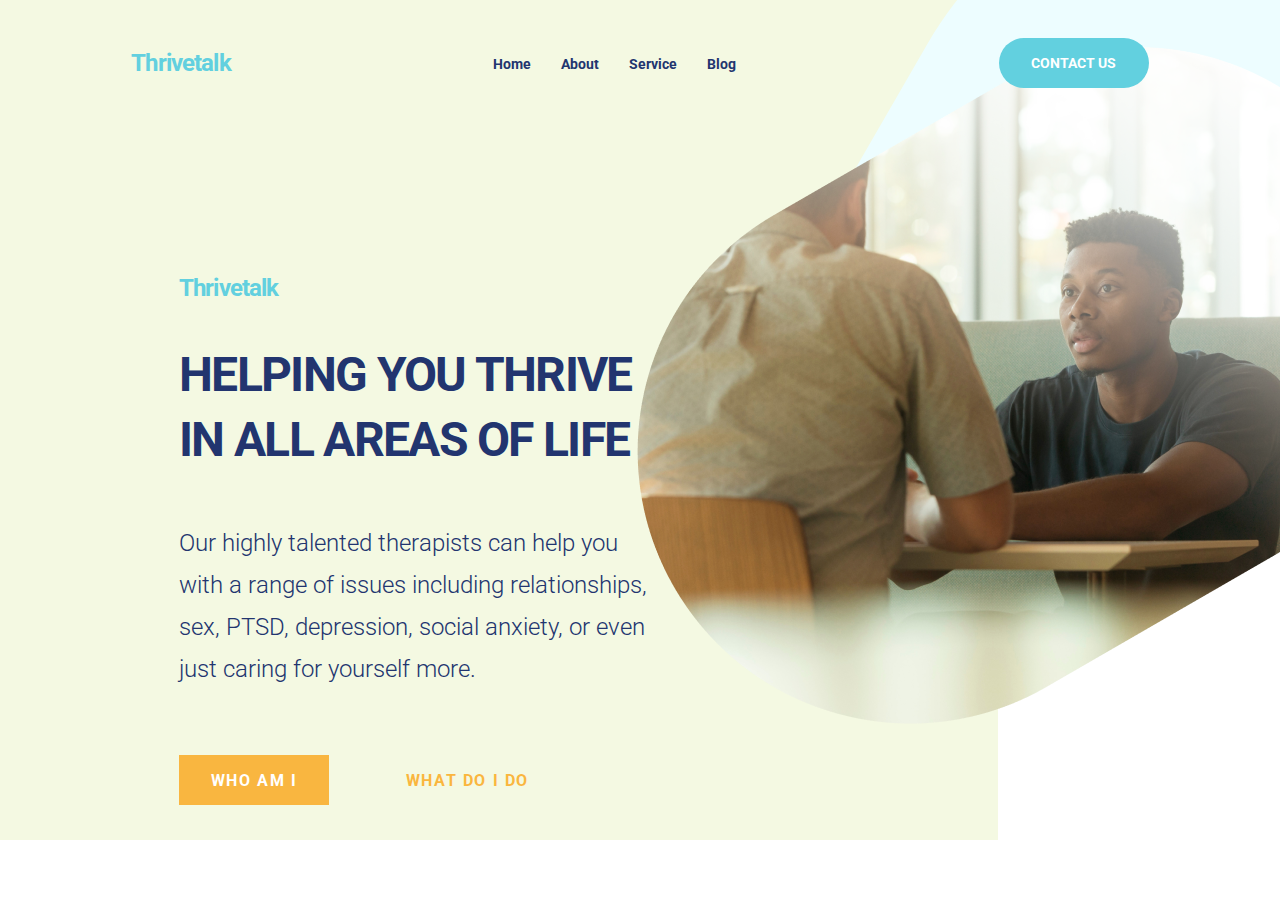
==== Meeting 2/index.html @ bd1b18d0 "meeting2" ====
<!DOCTYPE html>
<html lang="en">
<head>
    <meta charset="UTF-8">
    <meta http-equiv="X-UA-Compatible" content="IE=edge">
    <meta name="viewport" content="width=device-width, initial-scale=1.0">
    <title>Document</title>
    <link href="https://fonts.googleapis.com/css?family=Roboto:300,regular,500,700,900" rel="stylesheet" />
    <link rel="stylesheet" href="style.css">
</head>
<body>
    

<header class="header">
    <div class="header__head">
        <a href="#" class="header__logo">Thrivetalk</a>
        <ul>
            <li><a href="#">Home</a></li>
            <li><a href="#">About</a></li>
            <li><a href="#">Service</a></li>
            <li><a href="#">Blog</a></li>
        </ul>
        <a href="#" class="header__btn">CONTACT US</a>
    </div>
    <div class="header__main">
        <div class="header__main_text">Thrivetalk</div>
        <h1 class="header__main_title">HELPING YOU THRIVE IN ALL AREAS OF LIFE</h1>
        <div class="header__main_desc">Our highly talented therapists can help you with a range of issues including relationships, sex, PTSD, depression,
        social anxiety, or even just caring for yourself more.</div>
        <div class="header__main_btns">
            <a href="#" class="header__main_btns-orange">WHO AM I</a>
            <a href="#" class="header__main_btns-white">WHAT DO I DO</a>
        </div>
    </div>
    <div class="header__aside">
        <img src="Mask Group.png" alt="" class="header__aside_img">
    </div>
</header>



</body>
</html>
---- Meeting 2/style.css ----
:root {
  font-family: "Roboto", sans-serif;
  font-weight: 700;
}

body {
  margin: 0;
}

.header {
  background-color: #f4f9e2;
  min-height: 840px;
  position: relative;
  width: 100%;
  overflow: hidden;
}

.header__aside {
  position: absolute;
  top: 0;
  right: 0;
  height: 100%;
  width: 22%;
  background: #fff;
  z-index: 0;
}

.header__aside::before {
  content: "";
  position: absolute;
  top: 0;
  right: -160px;
  width: 249.2145%;
  box-sizing: content-box;
  padding-top: 168.1245%;
  height: 0;
  background: #edfdff;
  border-radius: 38%;
  transform: rotate(120deg);
  z-index: 1;
}

.header__aside_img {
  position: absolute;
  top: 0;
  right: 0;
  z-index: 2;
}

.header__head {
  margin-top: 38px;
  position: relative;
  display: flex;
  justify-content: space-around;
  align-items: center;
  z-index: 20;
}

.header__head ul {
  display: flex;
  padding: 0;
  margin: 0;
  list-style-type: none;
}

.header__head ul li:not(:first-child) {
  padding-left: 30px;
}

.header__head ul li a {
  font-size: 14px;
  line-height: 16px;
  text-decoration: none;
  color: #22356f;
}

.header__head ul li > a:hover,
a:focus {
  border-bottom: 1px solid #000;
  outline: none;
}

.header__logo {
  font-size: 24px;
  line-height: 27px;
  letter-spacing: -0.035em;
  color: #62d0df;
  text-decoration: none;
}

.header__btn {
  display: flex;
  justify-content: center;
  align-items: center;
  width: 150px;
  height: 50px;
  background: #62d0df;
  border-radius: 50px;
  text-decoration: none;
  font-size: 14px;
  line-height: 16px;
  color: #ffffff;
}

.header__main {
  margin-top: 187px;
  margin-left: 179px;
}

.header__main_text {
  font-size: 24px;
  line-height: 27px;
  letter-spacing: -0.035em;
  color: #62d0df;
}

.header__main_title {
  margin-top: 40px;
  font-size: 48px;
  line-height: 65px;
  letter-spacing: -0.035em;
  max-width: 484px;
  color: #22356f;
}

.header__main_desc {
  margin-top: 50px;
  font-weight: 300;
  max-width: 484px;
  font-size: 24px;
  line-height: 42px;
  color: #22356f;
}

.header__main_btns {
  margin-top: 65px;
  display: flex;
  width: 350px;
  align-items: center;
  justify-content: space-between;
}

.header__main_btns-orange {
  width: 150px;
  height: 50px;
  display: flex;
  background: #f9b640;
  text-decoration: none;
  justify-content: center;
  align-items: center;
  letter-spacing: 0.1em;
  color: #ffffff;
  font-size: 16px;
  line-height: 23px;
}

.header__main_btns-white {
  font-size: 16px;
  line-height: 23px;
  letter-spacing: 0.1em;
  color: #fab63e;
  text-decoration: none;
}
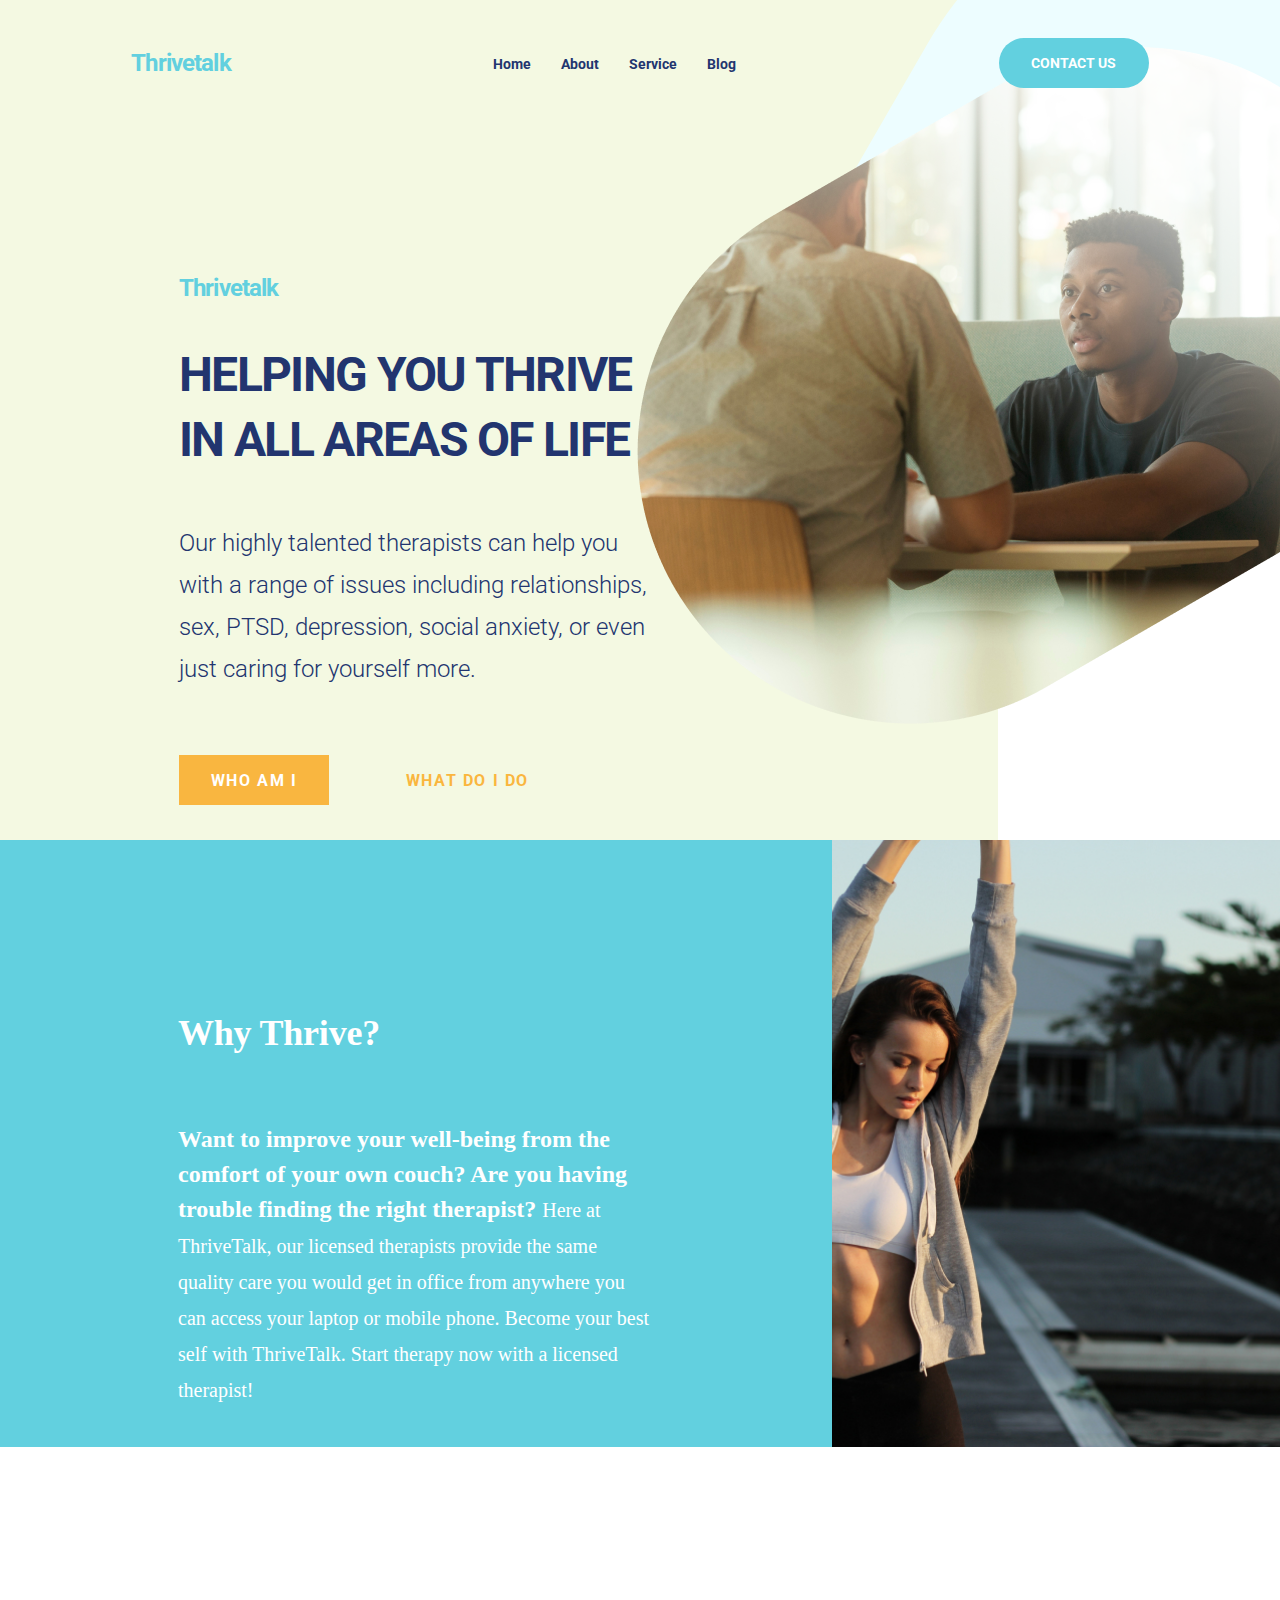
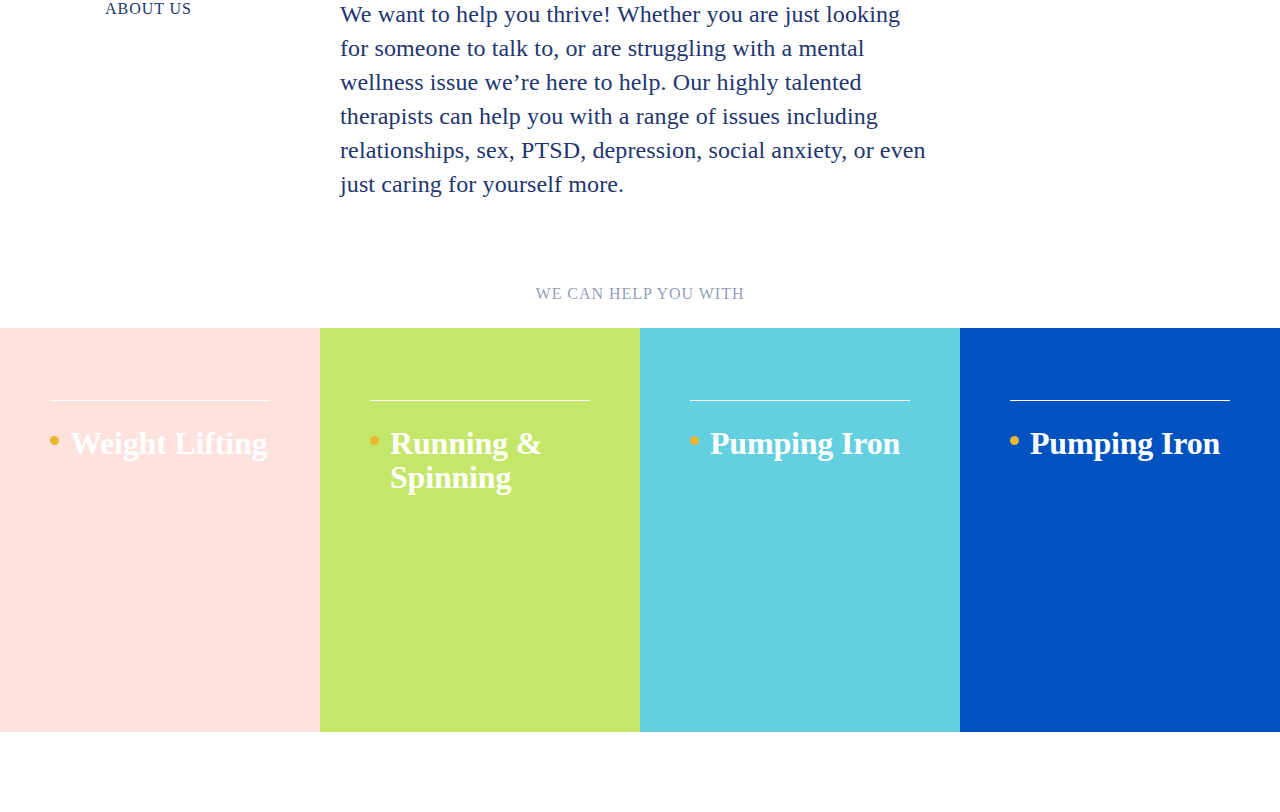
==== commit 3fac1962: "lesson 10" ====
--- a/Meeting 2/index.html
+++ b/Meeting 2/index.html
@@ -1,43 +1,94 @@
-<!DOCTYPE html>
-<html lang="en">
-<head>
-    <meta charset="UTF-8">
-    <meta http-equiv="X-UA-Compatible" content="IE=edge">
-    <meta name="viewport" content="width=device-width, initial-scale=1.0">
-    <title>Document</title>
-    <link href="https://fonts.googleapis.com/css?family=Roboto:300,regular,500,700,900" rel="stylesheet" />
-    <link rel="stylesheet" href="style.css">
-</head>
-<body>
-    
-
-<header class="header">
-    <div class="header__head">
-        <a href="#" class="header__logo">Thrivetalk</a>
-        <ul>
-            <li><a href="#">Home</a></li>
-            <li><a href="#">About</a></li>
-            <li><a href="#">Service</a></li>
-            <li><a href="#">Blog</a></li>
-        </ul>
-        <a href="#" class="header__btn">CONTACT US</a>
-    </div>
-    <div class="header__main">
-        <div class="header__main_text">Thrivetalk</div>
-        <h1 class="header__main_title">HELPING YOU THRIVE IN ALL AREAS OF LIFE</h1>
-        <div class="header__main_desc">Our highly talented therapists can help you with a range of issues including relationships, sex, PTSD, depression,
-        social anxiety, or even just caring for yourself more.</div>
-        <div class="header__main_btns">
-            <a href="#" class="header__main_btns-orange">WHO AM I</a>
-            <a href="#" class="header__main_btns-white">WHAT DO I DO</a>
-        </div>
-    </div>
-    <div class="header__aside">
-        <img src="Mask Group.png" alt="" class="header__aside_img">
-    </div>
-</header>
-
-
-
-</body>
+<!DOCTYPE html>
+<html lang="en">
+<head>
+    <meta charset="UTF-8">
+    <meta http-equiv="X-UA-Compatible" content="IE=edge">
+    <meta name="viewport" content="width=device-width, initial-scale=1.0">
+    <title>Document</title>
+    <link href="https://fonts.googleapis.com/css?family=Roboto:300,regular,500,700,900" rel="stylesheet" />
+    <link rel="stylesheet" href="style.css">
+</head>
+<body>
+    
+
+<header class="header">
+    <div class="header__head">
+        <a href="#" class="header__logo">Thrivetalk</a>
+        <ul>
+            <li><a href="#">Home</a></li>
+            <li><a href="#">About</a></li>
+            <li><a href="#">Service</a></li>
+            <li><a href="#">Blog</a></li>
+        </ul>
+        <a href="#" class="header__btn">CONTACT US</a>
+    </div>
+    <div class="header__main">
+        <div class="header__main_text">Thrivetalk</div>
+        <h1 class="header__main_title">HELPING YOU THRIVE IN ALL AREAS OF LIFE</h1>
+        <div class="header__main_desc">Our highly talented therapists can help you with a range of issues including relationships, sex, PTSD, depression,
+        social anxiety, or even just caring for yourself more.</div>
+        <div class="header__main_btns">
+            <a href="#" class="header__main_btns-orange">WHO AM I</a>
+            <a href="#" class="header__main_btns-white">WHAT DO I DO</a>
+        </div>
+    </div>
+    <div class="header__aside">
+        <img src="Mask Group.png" alt="" class="header__aside_img">
+    </div>
+</header>
+
+
+<main>
+    <section class="thrive">
+        <div class="thrive__first">
+            <h2 class="thrive__first_title">
+                Why Thrive?
+            </h2>
+            <div class="thrive__first_text">
+                Want to improve your well-being from the comfort of your own couch? Are you having trouble finding the right therapist?
+                <span>
+                    Here at ThriveTalk, our licensed therapists provide the same quality care you would get in office from anywhere you can access your laptop or mobile phone. Become your best self with ThriveTalk. Start therapy now with a licensed therapist!
+                </span>
+            </div>
+        </div>
+        <div class="thrive__second">
+            
+        </div>
+    </section>
+
+    <section class="about">
+        <div class="about__title">ABOUT US</div>
+        <div class="about__desc">We want to help you thrive! Whether you are just looking for someone to talk to, or are struggling with a mental
+        wellness issue we’re here to help. Our highly talented therapists can help you with a range of issues including
+        relationships, sex, PTSD, depression, social anxiety, or even just caring for yourself more.
+        </div>
+    </section>
+
+    <section class="help">
+        <h2 class="help__title">WE CAN HELP YOU WITH</h2>
+
+        <div class="help__wrapper">
+            <div class="help__block help__block-first">
+                <div class="help__divider"></div>
+                <div class="help__block_title">Weight Lifting</div>
+            </div>
+            <div class="help__block help__block-second">
+                <div class="help__divider"></div>
+                <div class="help__block_title">Running & Spinning</div>
+            </div>
+            <div class="help__block help__block-third">
+                <div class="help__divider"></div>
+                <div class="help__block_title">Pumping Iron</div>
+            </div>
+            <div class="help__block help__block-fourth">
+                <div class="help__divider"></div>
+                <div class="help__block_title">Pumping Iron</div>
+            </div>
+        </div>
+    </section>
+</main>
+
+
+
+</body>
 </html>--- a/Meeting 2/style.css
+++ b/Meeting 2/style.css
@@ -1,163 +1,310 @@
-:root {
-  font-family: "Roboto", sans-serif;
-  font-weight: 700;
-}
-
-body {
-  margin: 0;
-}
-
-.header {
-  background-color: #f4f9e2;
-  min-height: 840px;
-  position: relative;
-  width: 100%;
-  overflow: hidden;
-}
-
-.header__aside {
-  position: absolute;
-  top: 0;
-  right: 0;
-  height: 100%;
-  width: 22%;
-  background: #fff;
-  z-index: 0;
-}
-
-.header__aside::before {
-  content: "";
-  position: absolute;
-  top: 0;
-  right: -160px;
-  width: 249.2145%;
-  box-sizing: content-box;
-  padding-top: 168.1245%;
-  height: 0;
-  background: #edfdff;
-  border-radius: 38%;
-  transform: rotate(120deg);
-  z-index: 1;
-}
-
-.header__aside_img {
-  position: absolute;
-  top: 0;
-  right: 0;
-  z-index: 2;
-}
-
-.header__head {
-  margin-top: 38px;
-  position: relative;
-  display: flex;
-  justify-content: space-around;
-  align-items: center;
-  z-index: 20;
-}
-
-.header__head ul {
-  display: flex;
-  padding: 0;
-  margin: 0;
-  list-style-type: none;
-}
-
-.header__head ul li:not(:first-child) {
-  padding-left: 30px;
-}
-
-.header__head ul li a {
-  font-size: 14px;
-  line-height: 16px;
-  text-decoration: none;
-  color: #22356f;
-}
-
-.header__head ul li > a:hover,
-a:focus {
-  border-bottom: 1px solid #000;
-  outline: none;
-}
-
-.header__logo {
-  font-size: 24px;
-  line-height: 27px;
-  letter-spacing: -0.035em;
-  color: #62d0df;
-  text-decoration: none;
-}
-
-.header__btn {
-  display: flex;
-  justify-content: center;
-  align-items: center;
-  width: 150px;
-  height: 50px;
-  background: #62d0df;
-  border-radius: 50px;
-  text-decoration: none;
-  font-size: 14px;
-  line-height: 16px;
-  color: #ffffff;
-}
-
-.header__main {
-  margin-top: 187px;
-  margin-left: 179px;
-}
-
-.header__main_text {
-  font-size: 24px;
-  line-height: 27px;
-  letter-spacing: -0.035em;
-  color: #62d0df;
-}
-
-.header__main_title {
-  margin-top: 40px;
-  font-size: 48px;
-  line-height: 65px;
-  letter-spacing: -0.035em;
-  max-width: 484px;
-  color: #22356f;
-}
-
-.header__main_desc {
-  margin-top: 50px;
-  font-weight: 300;
-  max-width: 484px;
-  font-size: 24px;
-  line-height: 42px;
-  color: #22356f;
-}
-
-.header__main_btns {
-  margin-top: 65px;
-  display: flex;
-  width: 350px;
-  align-items: center;
-  justify-content: space-between;
-}
-
-.header__main_btns-orange {
-  width: 150px;
-  height: 50px;
-  display: flex;
-  background: #f9b640;
-  text-decoration: none;
-  justify-content: center;
-  align-items: center;
-  letter-spacing: 0.1em;
-  color: #ffffff;
-  font-size: 16px;
-  line-height: 23px;
-}
-
-.header__main_btns-white {
-  font-size: 16px;
-  line-height: 23px;
-  letter-spacing: 0.1em;
-  color: #fab63e;
-  text-decoration: none;
-}
+:root {
+  font-family: "Roboto", sans-serif;
+  font-weight: 700;
+}
+
+body {
+  margin: 0;
+}
+
+.header {
+  background-color: #f4f9e2;
+  min-height: 840px;
+  position: relative;
+  width: 100%;
+  overflow: hidden;
+}
+
+.header__aside {
+  position: absolute;
+  top: 0;
+  right: 0;
+  height: 100%;
+  width: 22%;
+  background: #fff;
+  z-index: 0;
+}
+
+.header__aside::before {
+  content: "";
+  position: absolute;
+  top: 0;
+  right: -160px;
+  width: 249.2145%;
+  box-sizing: content-box;
+  padding-top: 168.1245%;
+  height: 0;
+  background: #edfdff;
+  border-radius: 38%;
+  transform: rotate(120deg);
+  z-index: 1;
+}
+
+.header__aside_img {
+  position: absolute;
+  top: 0;
+  right: 0;
+  z-index: 2;
+}
+
+.header__head {
+  margin-top: 38px;
+  position: relative;
+  display: flex;
+  justify-content: space-around;
+  align-items: center;
+  z-index: 20;
+}
+
+.header__head ul {
+  display: flex;
+  padding: 0;
+  margin: 0;
+  list-style-type: none;
+}
+
+.header__head ul li:not(:first-child) {
+  padding-left: 30px;
+}
+
+.header__head ul li a {
+  font-size: 14px;
+  line-height: 16px;
+  text-decoration: none;
+  color: #22356f;
+}
+
+.header__head ul li > a:hover,
+a:focus {
+  border-bottom: 1px solid #000;
+  outline: none;
+}
+
+.header__logo {
+  font-size: 24px;
+  line-height: 27px;
+  letter-spacing: -0.035em;
+  color: #62d0df;
+  text-decoration: none;
+}
+
+.header__btn {
+  display: flex;
+  justify-content: center;
+  align-items: center;
+  width: 150px;
+  height: 50px;
+  background: #62d0df;
+  border-radius: 50px;
+  text-decoration: none;
+  font-size: 14px;
+  line-height: 16px;
+  color: #ffffff;
+}
+
+.header__main {
+  margin-top: 187px;
+  margin-left: 179px;
+}
+
+.header__main_text {
+  font-size: 24px;
+  line-height: 27px;
+  letter-spacing: -0.035em;
+  color: #62d0df;
+}
+
+.header__main_title {
+  margin-top: 40px;
+  font-size: 48px;
+  line-height: 65px;
+  letter-spacing: -0.035em;
+  max-width: 484px;
+  color: #22356f;
+}
+
+.header__main_desc {
+  margin-top: 50px;
+  font-weight: 300;
+  max-width: 484px;
+  font-size: 24px;
+  line-height: 42px;
+  color: #22356f;
+}
+
+.header__main_btns {
+  margin-top: 65px;
+  display: flex;
+  width: 350px;
+  align-items: center;
+  justify-content: space-between;
+}
+
+.header__main_btns-orange {
+  width: 150px;
+  height: 50px;
+  display: flex;
+  background: #f9b640;
+  text-decoration: none;
+  justify-content: center;
+  align-items: center;
+  letter-spacing: 0.1em;
+  color: #ffffff;
+  font-size: 16px;
+  line-height: 23px;
+}
+
+.header__main_btns-white {
+  font-size: 16px;
+  line-height: 23px;
+  letter-spacing: 0.1em;
+  color: #fab63e;
+  text-decoration: none;
+}
+
+main {
+  box-sizing: border-box;
+}
+
+.thrive {
+  min-height: 607px;
+  background: #62d0df;
+  display: grid;
+  grid-template-columns: 65% 35%;
+}
+
+.thrive__second {
+  background: url("christopher-campbell-40367.jpg") center center/cover
+    no-repeat;
+}
+
+.thrive__first {
+  padding: 150px 178px 0;
+  box-sizing: border-box;
+}
+
+.thrive__first_title {
+  font-family: Larsseit;
+  font-size: 36px;
+  line-height: 27px;
+  letter-spacing: -0.006em;
+
+  color: #ffffff;
+}
+
+.thrive__first_text {
+  margin-top: 75px;
+  font-family: Larsseit;
+  font-size: 24px;
+  line-height: 35px;
+
+  color: #ffffff;
+}
+
+.thrive__first_text span {
+  font-size: 20px;
+  font-weight: 300;
+}
+
+.about {
+  min-height: 366px;
+  box-sizing: border-box;
+  padding-top: 150px;
+  padding-left: 105px;
+  padding-bottom: 70px;
+  display: grid;
+  grid-template-columns: 20% 80%;
+}
+
+.about__title {
+  font-family: Larsseit;
+  font-size: 16px;
+  font-weight: 300;
+  line-height: 23px;
+  letter-spacing: 0.06em;
+
+  color: #22356f;
+}
+
+.about__desc {
+  max-width: 592px;
+  font-family: Larsseit;
+  font-size: 24px;
+  line-height: 34px;
+  font-weight: 500;
+  letter-spacing: 0.005em;
+
+  color: #22356f;
+}
+
+.help {
+  min-height: 350px;
+  box-sizing: border-box;
+  padding-bottom: 80px;
+}
+
+.help__title {
+  font-family: Larsseit;
+  font-size: 16px;
+  line-height: 19px;
+  text-align: center;
+  letter-spacing: 0.06em;
+  font-weight: 300;
+  color: rgba(34, 53, 111, 0.5);
+}
+
+.help__wrapper {
+  margin-top: 25px;
+  display: grid;
+  grid-template-columns: repeat(4, 1fr);
+}
+
+.help__block {
+  height: 260px;
+  padding: 72px 50px;
+}
+
+.help__block_title {
+  margin-top: 25px;
+
+  font-family: Larsseit;
+  font-size: 32px;
+  line-height: 34px;
+  letter-spacing: -0.006em;
+  padding-left: 20px;
+  color: #ffffff;
+
+  position: relative;
+}
+
+.help__block_title::before {
+  content: "";
+  position: absolute;
+  width: 9px;
+  height: 9px;
+  top: 10px;
+  left: 0;
+  border-radius: 50%;
+  background: #e9b730;
+}
+
+.help__divider {
+  height: 1px;
+  background-color: #fff;
+}
+
+.help__block-first {
+  background: #ffe2de;
+}
+
+.help__block-second {
+  background: #c4e769;
+}
+
+.help__block-third {
+  background: #62d0df;
+}
+
+.help__block-fourth {
+  background: #0052c1;
+}
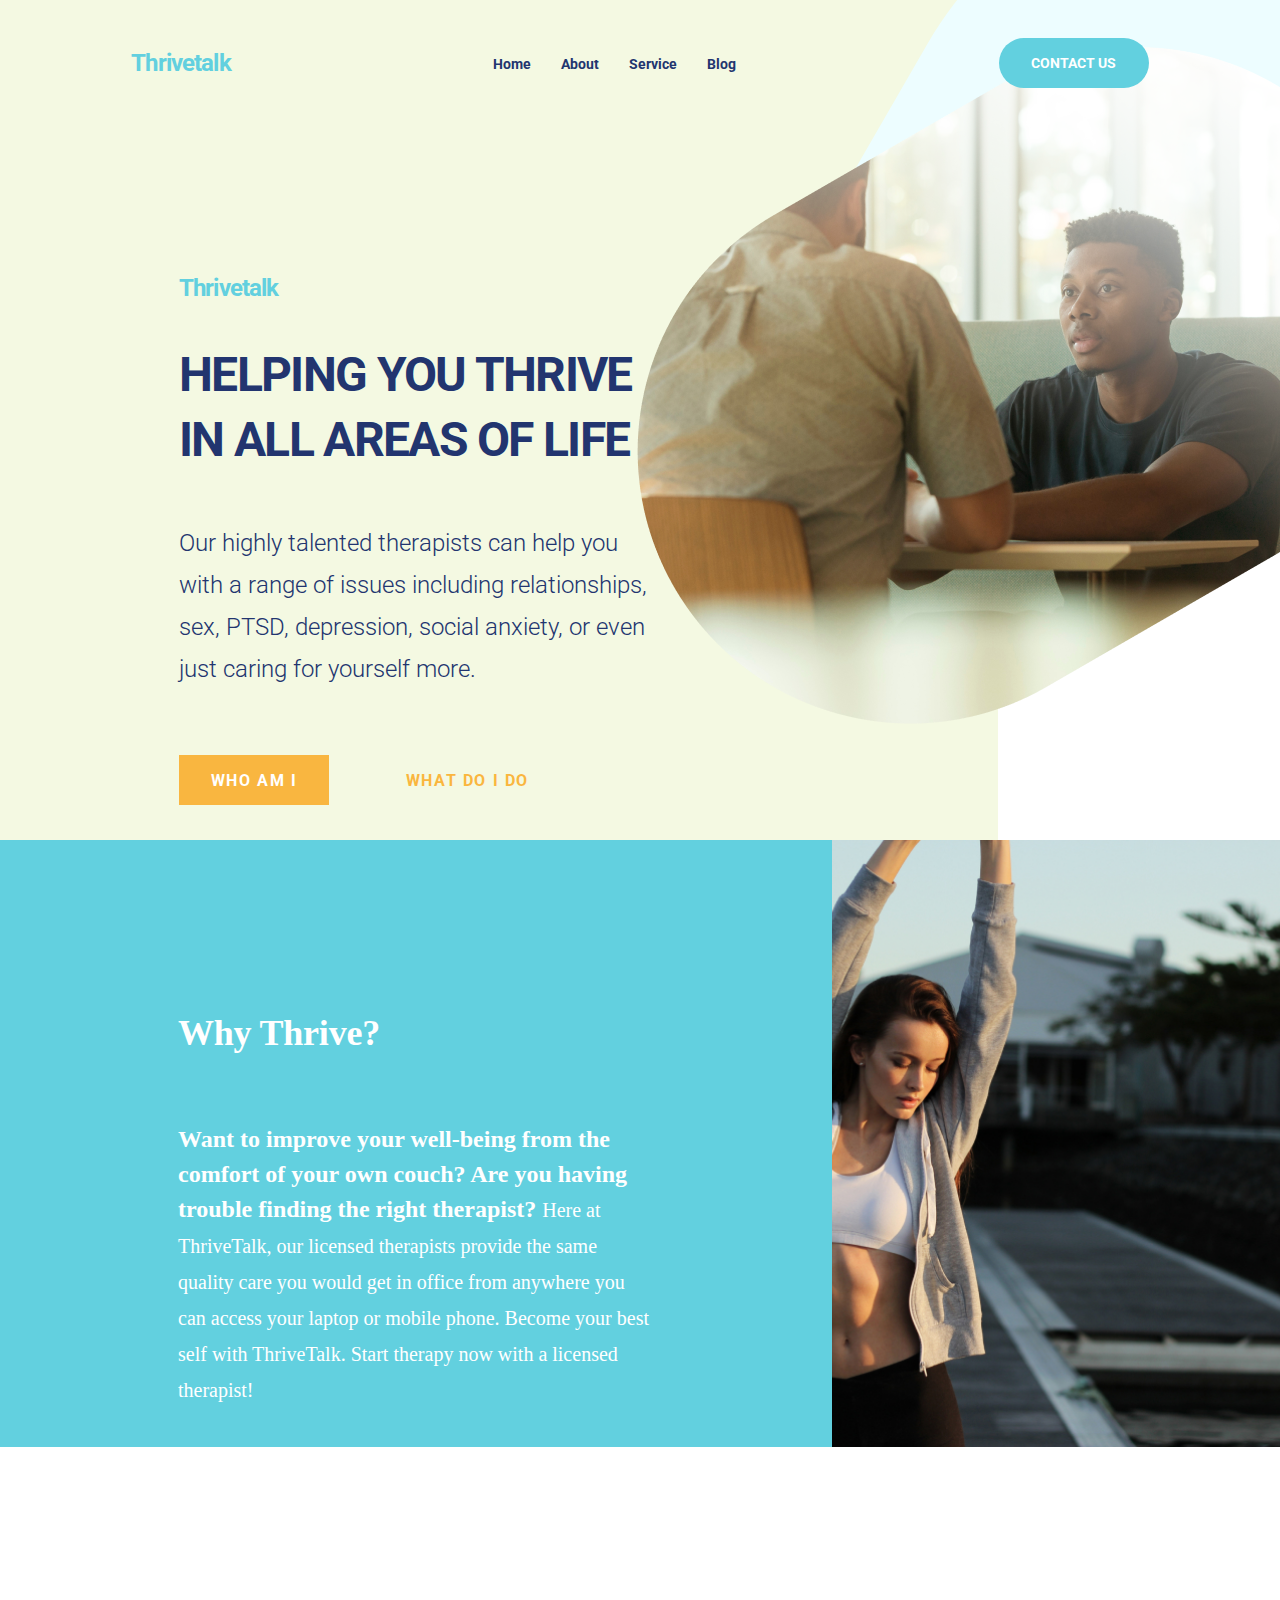
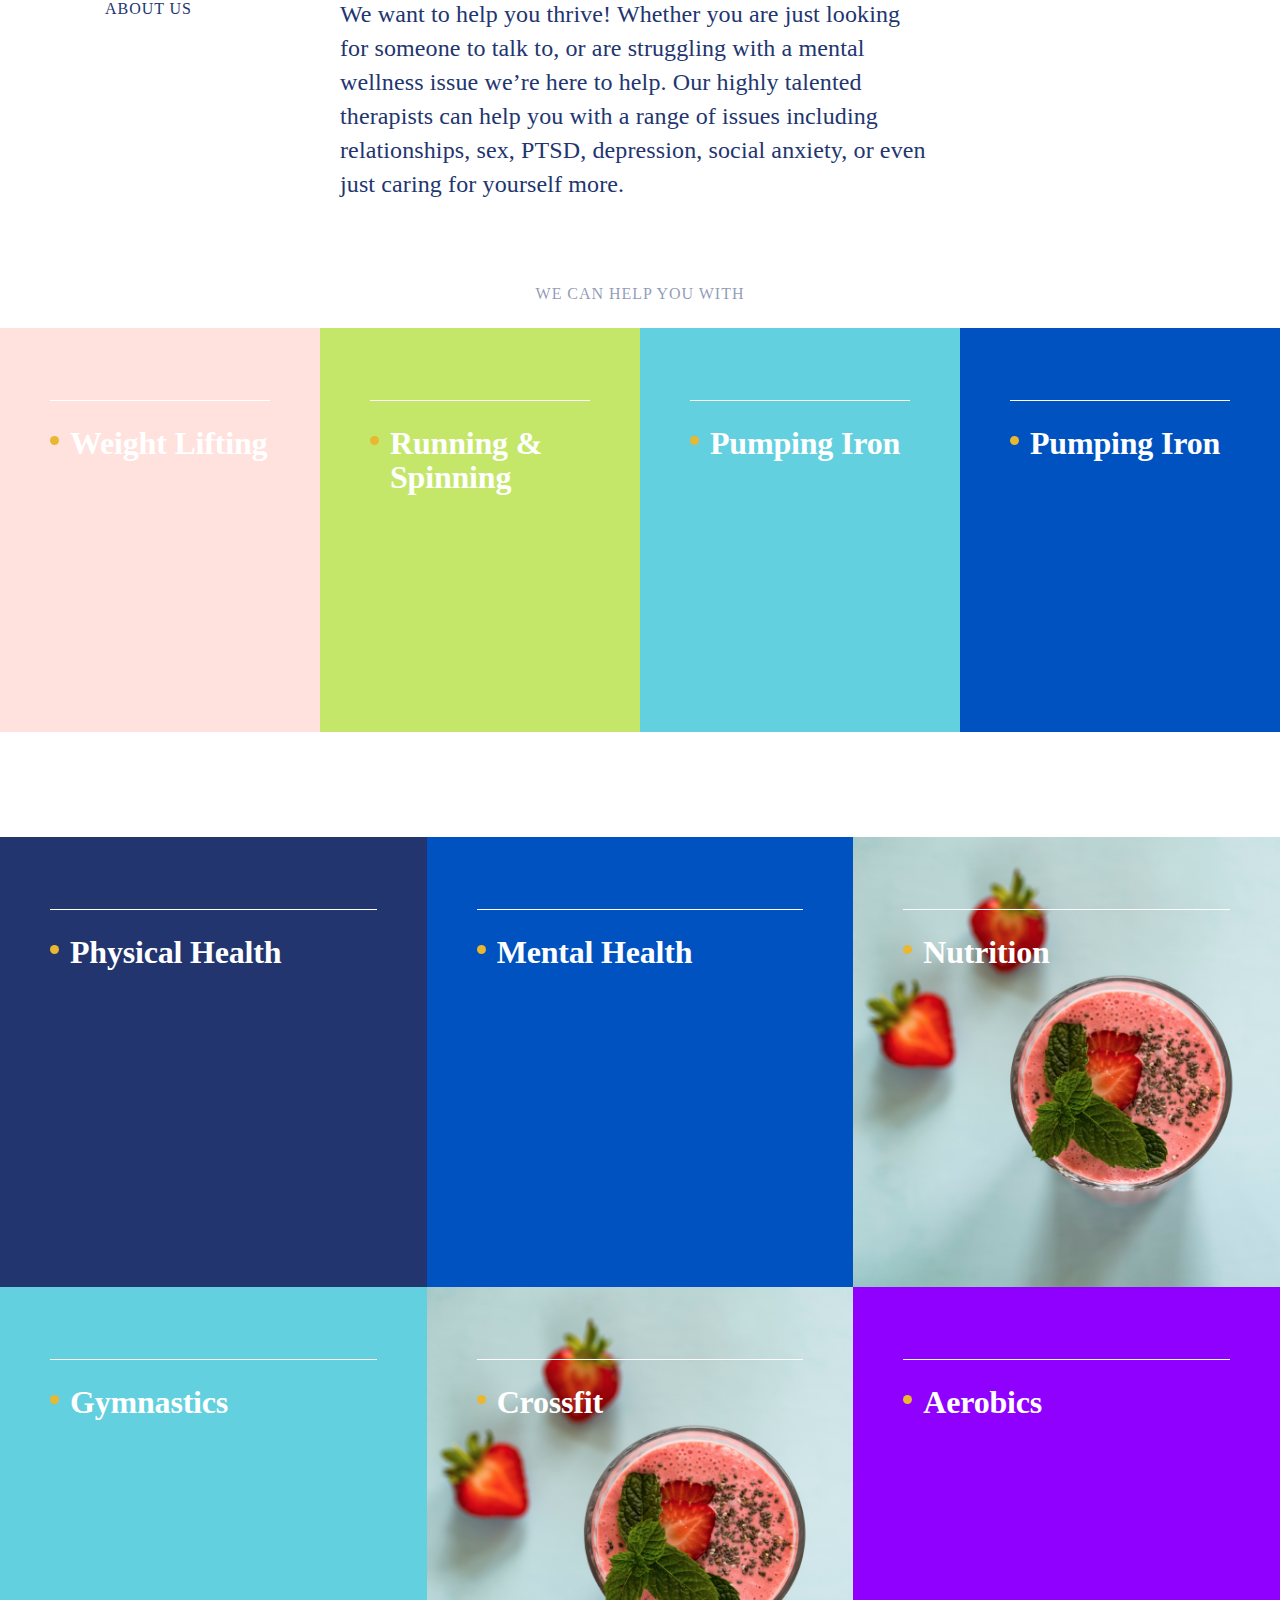
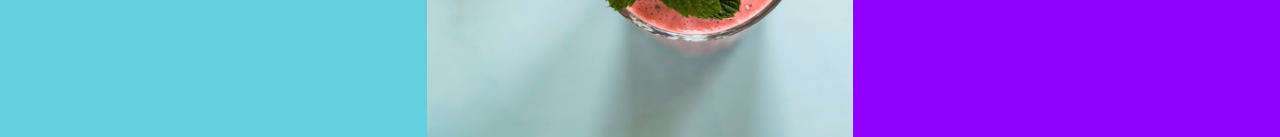
==== commit ca2bd6a5: "calendar" ====
--- a/Meeting 2/index.html
+++ b/Meeting 2/index.html
@@ -86,6 +86,38 @@
             </div>
         </div>
     </section>
+
+    <section class="health">
+    
+        <div class="health__wrapper">
+            <div class="health__block health__block-first">
+                <div class="health__divider"></div>
+                <div class="health__block_title">Physical Health</div>
+            </div>
+            <div class="health__block health__block-second">
+                <div class="health__divider"></div>
+                <div class="health__block_title">Mental Health</div>
+            </div>
+            <div class="health__block health__block-third">
+                <div class="health__divider"></div>
+                <div class="health__block_title">Nutrition</div>
+            </div>
+            <div class="health__block health__block-fourth">
+                <div class="health__divider"></div>
+                <div class="health__block_title">Gymnastics</div>
+            </div>
+            <div class="health__block health__block-fifth">
+                <div class="health__divider"></div>
+                <div class="health__block_title">Crossfit</div>
+            </div>
+            <div class="health__block health__block-sixth">
+                <div class="health__divider"></div>
+                <div class="health__block_title">Aerobics</div>
+            </div>
+        </div>
+
+    </section>
+
 </main>
 
 
--- a/Meeting 2/style.css
+++ b/Meeting 2/style.css
@@ -308,3 +308,66 @@
 .help__block-fourth {
   background: #0052c1;
 }
+
+.health__wrapper {
+  margin-top: 25px;
+  display: grid;
+  grid-template: repeat(2, 450px) / repeat(3, 1fr);
+}
+
+.health__block {
+  padding: 72px 50px;
+}
+
+.health__block_title {
+  margin-top: 25px;
+
+  font-family: Larsseit;
+  font-size: 32px;
+  line-height: 34px;
+  letter-spacing: -0.006em;
+  padding-left: 20px;
+  color: #ffffff;
+
+  position: relative;
+}
+
+.health__block_title::before {
+  content: "";
+  position: absolute;
+  width: 9px;
+  height: 9px;
+  top: 10px;
+  left: 0;
+  border-radius: 50%;
+  background: #e9b730;
+}
+
+.health__divider {
+  height: 1px;
+  background-color: #fff;
+}
+
+.health__block-first {
+  background: #22356F;
+}
+
+.health__block-second {
+  background: #0052C1;
+}
+
+.health__block-third {
+  background: url('joanna-kosinska-340748.png') center center/cover no-repeat;
+}
+
+.health__block-fourth {
+  background: #62D0DF;
+}
+
+.health__block-fifth {
+  background: url('joanna-kosinska-340748.png') center center/cover no-repeat;
+}
+
+.health__block-sixth {
+  background: #8F00FF;
+}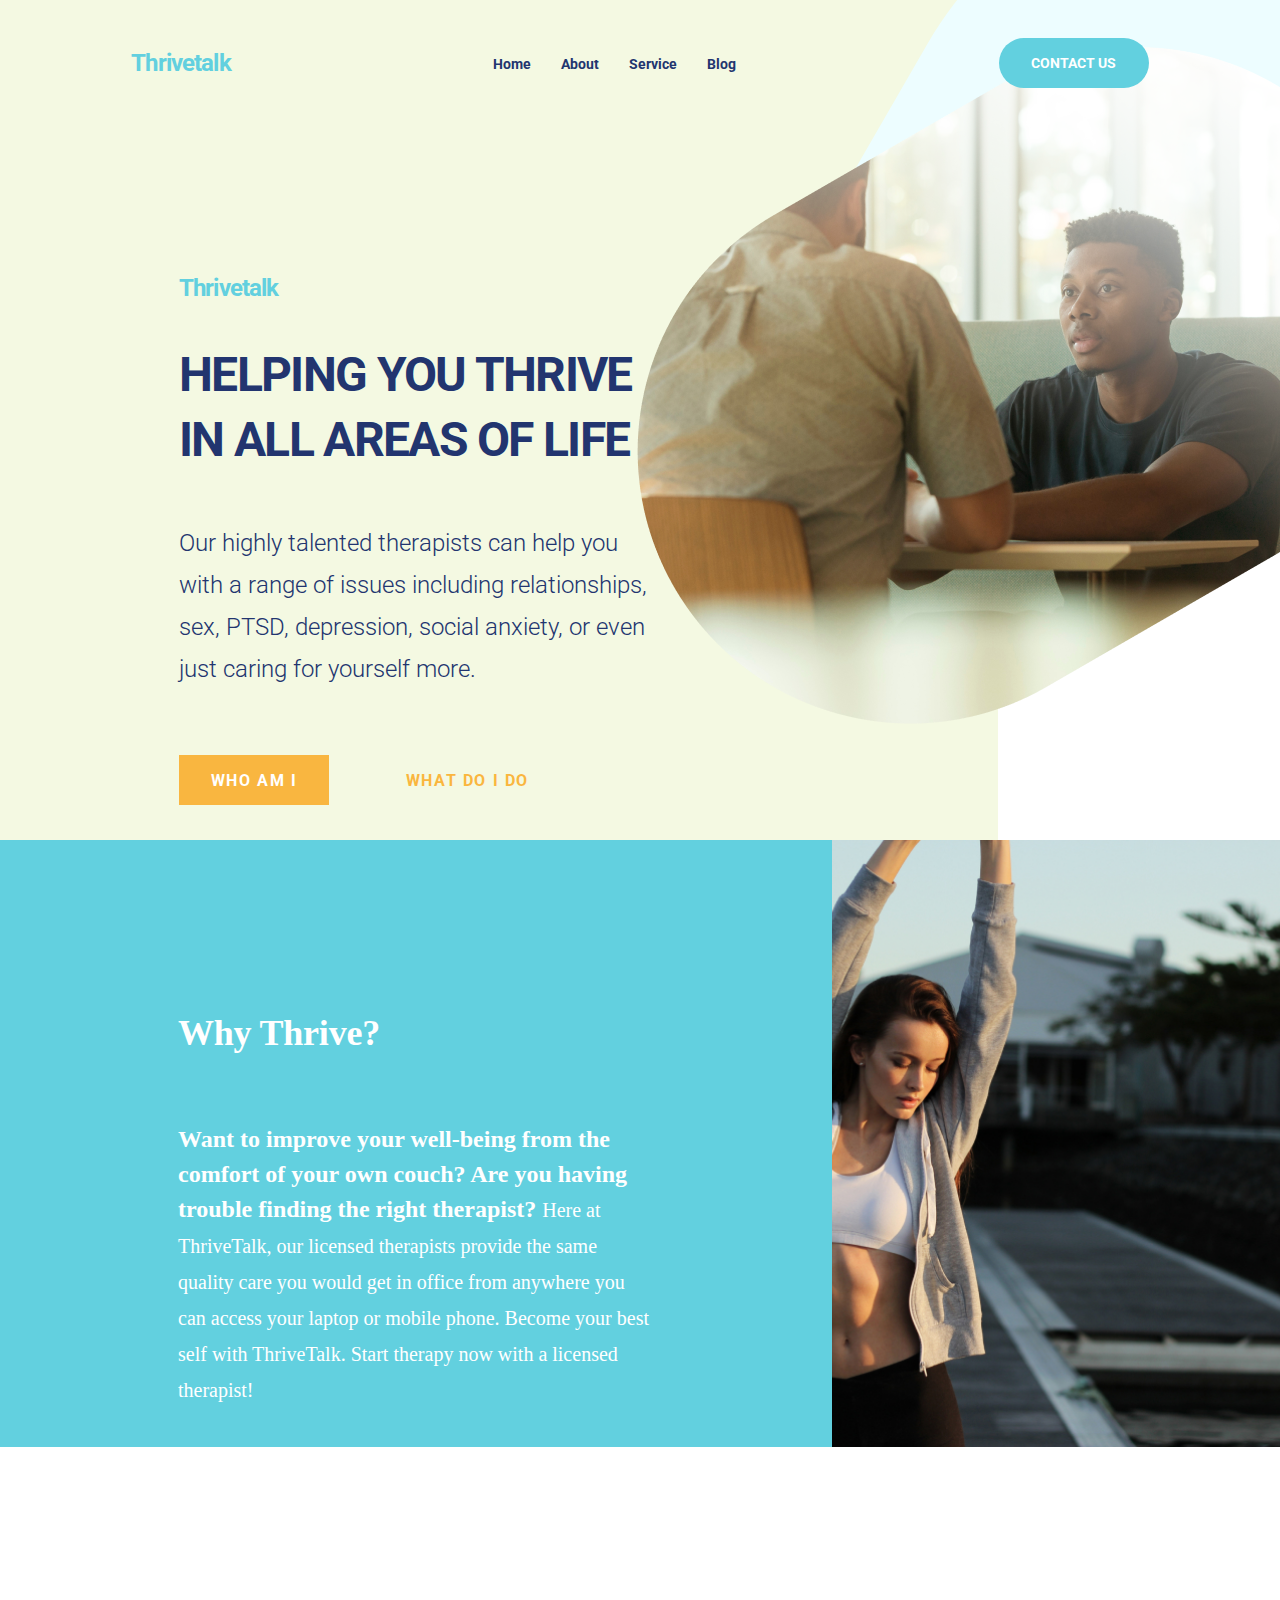
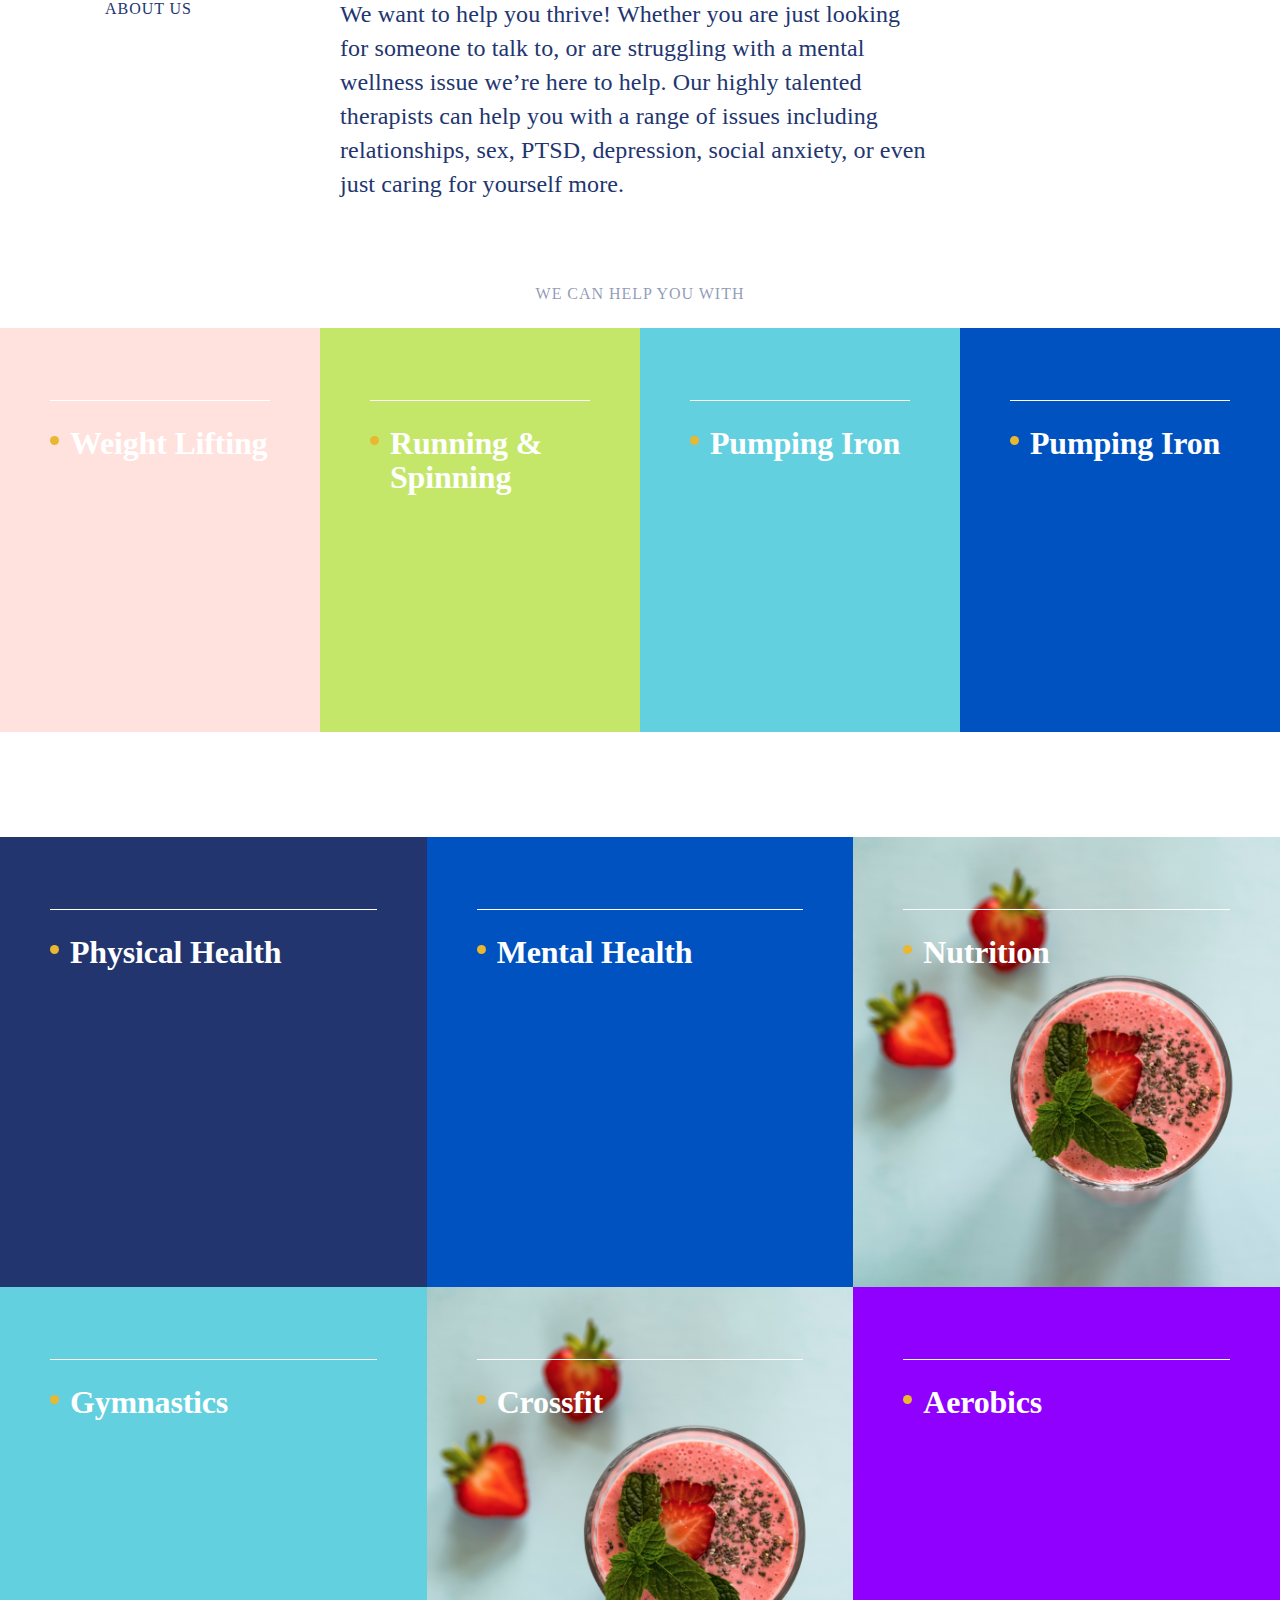
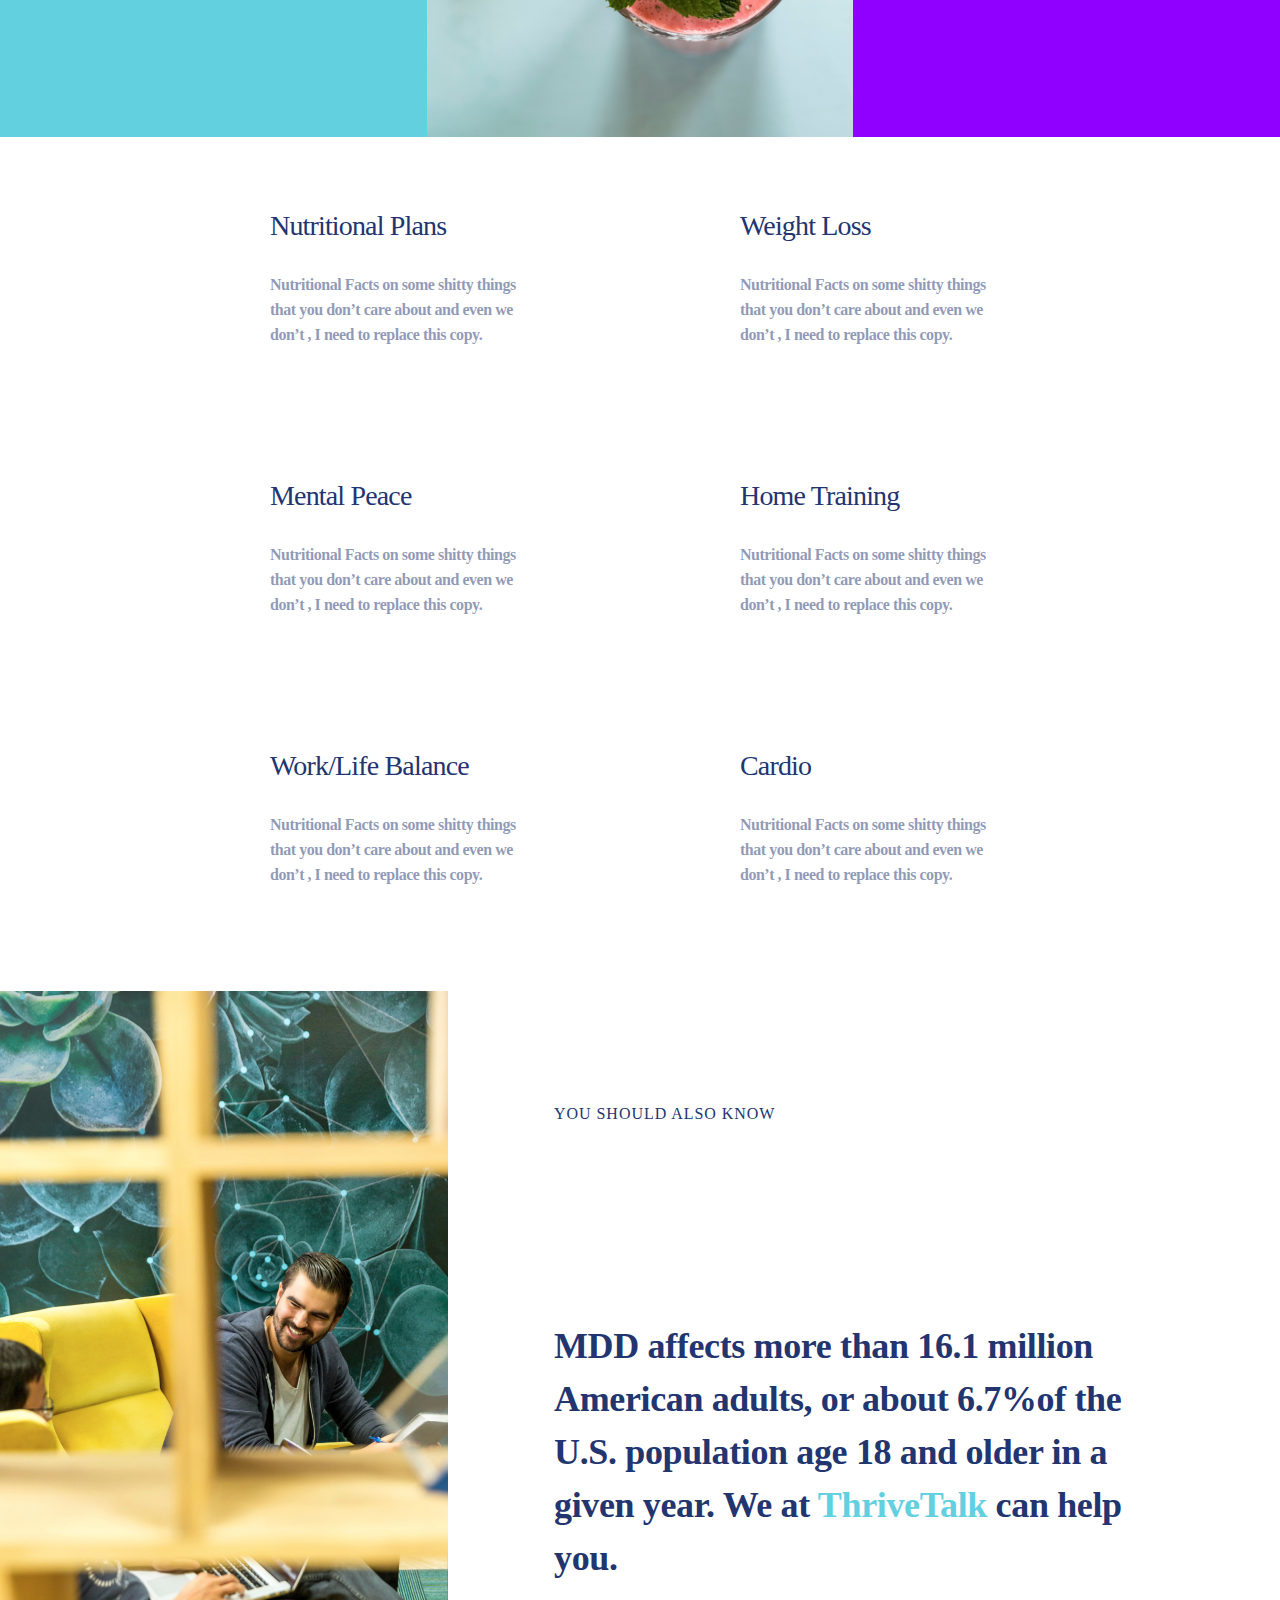
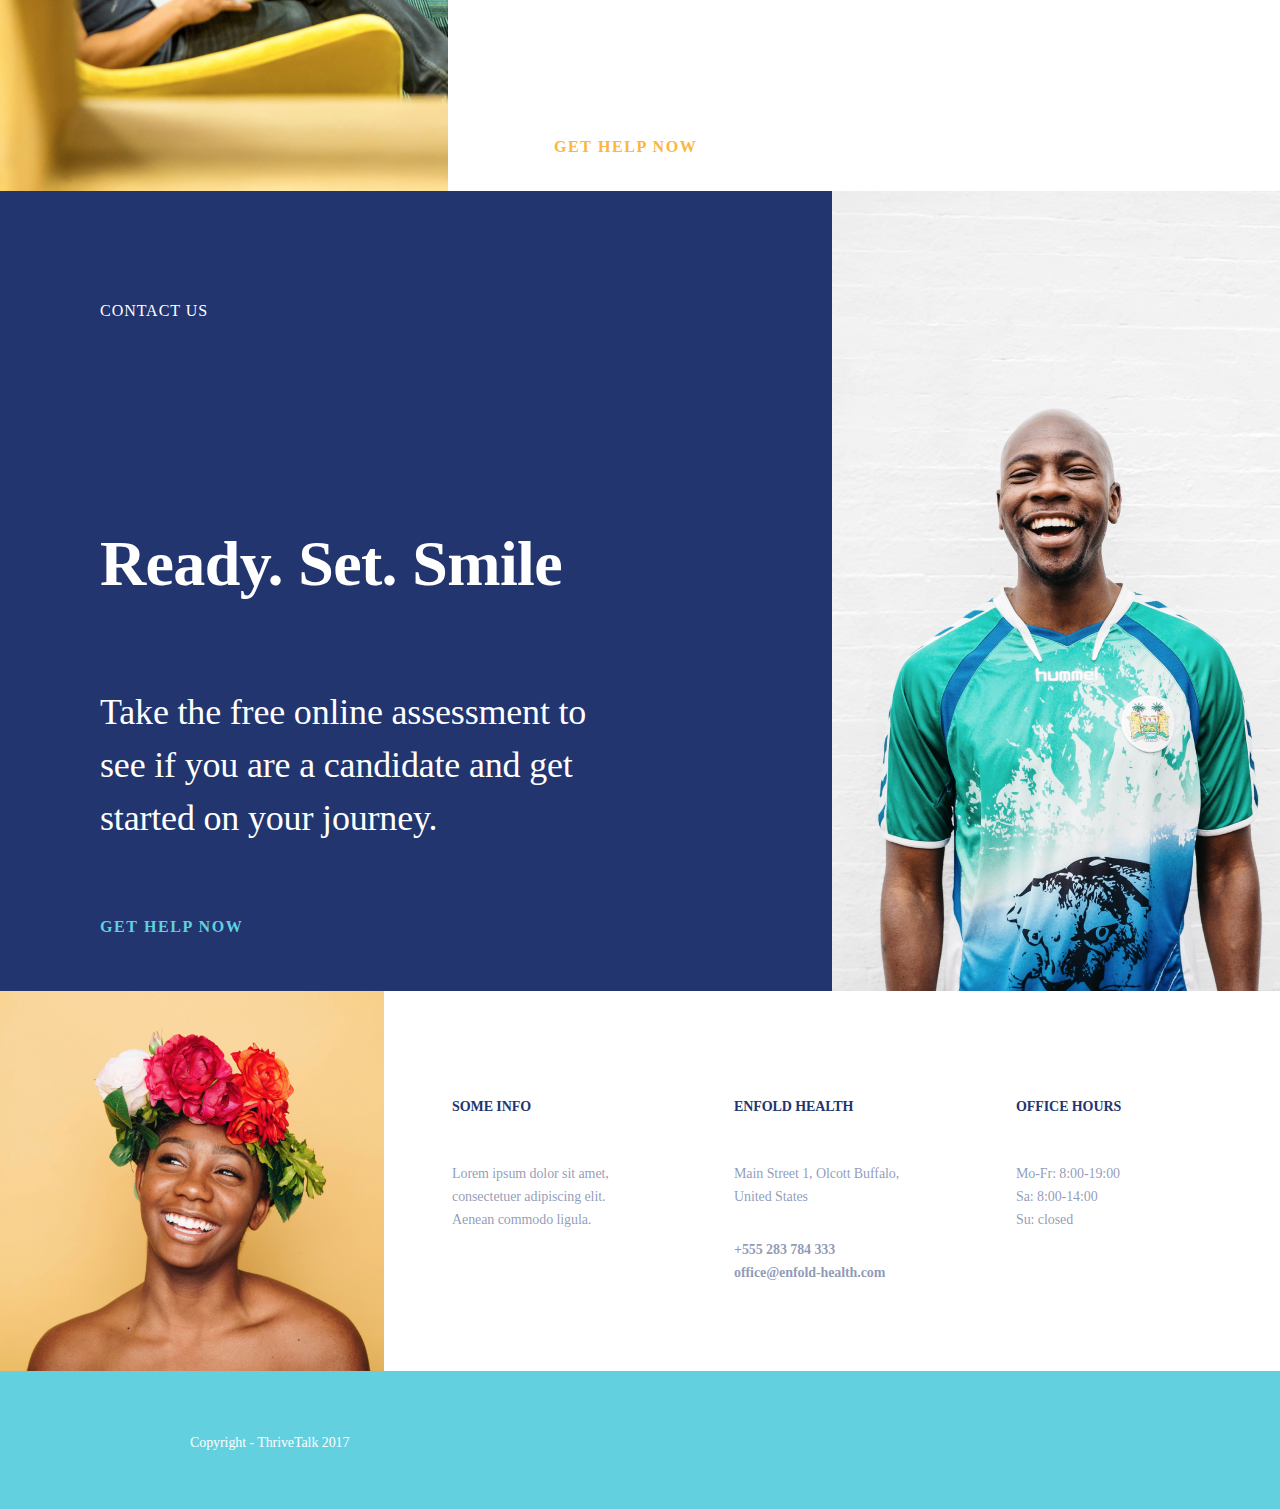
==== commit 8d5c66ae: "donesite" ====
--- a/Meeting 2/index.html
+++ b/Meeting 2/index.html
@@ -118,7 +118,136 @@
 
     </section>
 
+    <section class="description">
+        <div class="description__wrapper">
+
+            <div class="description__item">
+                <div class="description__item_title">
+                        Nutritional Plans
+                </div>
+                <div class="description__item_text">
+                        Nutritional Facts on some shitty things that you don’t care about and even we don’t , I need to replace this copy.
+                </div>
+            </div>
+            <div class="description__item">
+                <div class="description__item_title">
+                    Weight Loss
+                </div>
+                <div class="description__item_text">
+                    Nutritional Facts on some shitty things that you don’t care about and even we don’t , I need to replace this
+                    copy.
+                </div>
+            </div>
+            <div class="description__item">
+                <div class="description__item_title">
+                    Mental Peace
+                </div>
+                <div class="description__item_text">
+                    Nutritional Facts on some shitty things that you don’t care about and even we don’t , I need to replace this
+                    copy.
+                </div>
+            </div>
+            <div class="description__item">
+                <div class="description__item_title">
+                    Home Training
+                </div>
+                <div class="description__item_text">
+                    Nutritional Facts on some shitty things that you don’t care about and even we don’t , I need to replace this
+                    copy.
+                </div>
+            </div>
+            <div class="description__item">
+                <div class="description__item_title">
+                    Work/Life Balance
+                </div>
+                <div class="description__item_text">
+                    Nutritional Facts on some shitty things that you don’t care about and even we don’t , I need to replace this
+                    copy.
+                </div>
+            </div>
+            <div class="description__item">
+                <div class="description__item_title">
+                    Cardio
+                </div>
+                <div class="description__item_text">
+                    Nutritional Facts on some shitty things that you don’t care about and even we don’t , I need to replace this
+                    copy.
+                </div>
+            </div>
+
+        </div>
+    </section>
+
+    <section class="know">
+        <div class="know__wrapper">
+            <div class="know__photo">
+
+            </div>
+            <div class="know__desc">
+                <h2 class="know__desc_title">YOU SHOULD ALSO KNOW</h2>
+                <div class="know__desc_text">MDD affects more than 16.1 million American adults, or about 6.7%of the U.S. population age 18 and older in a given
+                year. We at <span>ThriveTalk</span> can help you.</div>
+                <a href="#" class="know__desc_subtitle">
+                GET HELP NOW</a>
+            </div>
+        </div>
+    </section>
+
+    <section class="contact">
+        <div class="contact__wrapper">
+            <div class="contact__block">
+                <h2 class="contact__block_title">CONTACT US</h2>
+                <h3 class="contact__block_title2">Ready. Set. Smile</h3>
+                <div class="contact__block_text">Take the free online assessment to see if you are a candidate and get started on your journey.</div>
+                <a href="#" class="contact__block_subtitle">
+                    GET HELP NOW</a>
+            </div>
+            <div class="contact__photo">
+
+            </div>
+        </div>
+    </section>
+
 </main>
+
+
+<footer class="footer">
+    <div class="footer__wrapper">
+        <div class="footer__photo">
+        </div>
+        <div class="footer__menu">
+
+            <div class="footer__item">
+                <h2 class="footer__item_title">SOME INFO</h2>
+                <div class="footer__item_desc">Lorem ipsum dolor sit amet, consectetuer adipiscing elit. Aenean commodo ligula.</div>
+            </div>
+
+            <div class="footer__item">
+                <h2 class="footer__item_title">ENFOLD HEALTH</h2>
+                <div class="footer__item_desc">Main Street 1, Olcott Buffalo, United States
+                </div>
+                <div class="footer__item_links">
+                    <a href="#">+555 283 784 333</a>
+                    
+                    <a href="#">office@enfold-health.com</a>
+                </div>
+            </div>
+
+            <div class="footer__item">
+                <h2 class="footer__item_title">OFFICE HOURS</h2>
+                <div class="footer__item_desc">Mo-Fr: 8:00-19:00 <br>
+                Sa: 8:00-14:00 <br>
+                Su: closed
+                </div>
+            </div>
+
+        </div>
+    </div>
+
+    <div class="footer__bottom">
+        <div class="footer__copyright">Copyright - ThriveTalk 2017</div>
+    </div>
+</footer>
 
 
 
--- a/Meeting 2/style.css
+++ b/Meeting 2/style.css
@@ -349,25 +349,257 @@
 }
 
 .health__block-first {
-  background: #22356F;
+  background: #22356f;
 }
 
 .health__block-second {
-  background: #0052C1;
+  background: #0052c1;
 }
 
 .health__block-third {
-  background: url('joanna-kosinska-340748.png') center center/cover no-repeat;
+  background: url("joanna-kosinska-340748.png") center center/cover no-repeat;
 }
 
 .health__block-fourth {
-  background: #62D0DF;
+  background: #62d0df;
 }
 
 .health__block-fifth {
-  background: url('joanna-kosinska-340748.png') center center/cover no-repeat;
+  background: url("joanna-kosinska-340748.png") center center/cover no-repeat;
 }
 
 .health__block-sixth {
-  background: #8F00FF;
-}+  background: #8f00ff;
+}
+
+.description {
+  min-height: 520px;
+  padding: 22px 0;
+}
+
+.description__wrapper {
+  display: flex;
+  flex-wrap: wrap;
+  justify-content: center;
+  align-items: center;
+}
+
+.description__item {
+  width: 350px;
+  height: 200px;
+  padding: 50px 20px 20px 100px;
+}
+
+.description__item_title {
+  font-family: Larsseit;
+  font-size: 28px;
+  font-weight: 300;
+  line-height: 33px;
+  letter-spacing: -0.03em;
+
+  color: #22356f;
+}
+
+.description__item_text {
+  width: 250px;
+  margin-top: 30px;
+  font-family: Larsseit;
+  font-size: 16px;
+  line-height: 25px;
+  letter-spacing: -0.03em;
+
+  color: rgba(34, 53, 111, 0.5);
+}
+
+.know {
+  min-height: 800px;
+  box-sizing: border-box;
+}
+
+.know__wrapper {
+  display: grid;
+  grid-template-columns: 35% 65%;
+  grid-template-rows: 800px;
+}
+
+.know__photo {
+  background: url("linkedin-sales-navigator-402831.png");
+}
+.know__desc {
+  padding: 103px 106px;
+}
+
+.know__desc_title {
+  font-family: Larsseit;
+  font-size: 16px;
+  font-weight: 300;
+  line-height: 12px;
+  letter-spacing: 0.06em;
+
+  color: #22356f;
+}
+
+.know__desc_text {
+  margin-top: 200px;
+  font-family: Larsseit;
+  font-weight: 600;
+  font-size: 36px;
+  line-height: 53px;
+  letter-spacing: -0.01em;
+
+  color: #22356f;
+}
+
+.know__desc_text span {
+  color: #62d0df;
+}
+
+.know__desc_subtitle {
+  margin-top: 150px;
+  font-family: Larsseit;
+  font-size: 16px;
+  line-height: 23px;
+  display: flex;
+  align-items: center;
+  letter-spacing: 0.1em;
+  text-decoration: none;
+  color: #fab63e;
+}
+
+.contact {
+  min-height: 800px;
+  box-sizing: border-box;
+}
+
+.contact__wrapper {
+  display: grid;
+  grid-template-columns: 65% 35%;
+  grid-template-rows: 800px;
+}
+
+.contact__block {
+  padding: 100px 100px;
+  background: #22356f;
+}
+
+.contact__block_title {
+  font-family: Larsseit;
+  font-size: 16px;
+  line-height: 12px;
+  letter-spacing: 0.06em;
+  font-weight: 300;
+  color: #ffffff;
+}
+
+.contact__block_title2 {
+  margin-top: 200px;
+  font-family: Larsseit;
+  font-size: 64px;
+  line-height: 94px;
+  letter-spacing: -0.01em;
+
+  color: #ffffff;
+}
+
+.contact__block_text {
+  margin-top: 75px;
+  font-family: Larsseit;
+  font-size: 36px;
+  font-weight: 300;
+  line-height: 53px;
+  letter-spacing: -0.005em;
+  max-width: 500px;
+  color: #ffffff;
+}
+
+.contact__block_subtitle {
+  text-decoration: none;
+  font-family: Larsseit;
+  font-size: 16px;
+  line-height: 23px;
+  letter-spacing: 0.1em;
+  margin-top: 70px;
+  display: block;
+  color: #62d0df;
+}
+
+.contact__photo {
+  background: url("charles-etoroma-390119.png");
+}
+
+.footer {
+  min-height: 460px;
+  box-sizing: border-box;
+}
+
+.footer__bottom {
+  height: 80px;
+  padding: 32px 0 26px 190px;
+  background: #62d0df;
+  display: flex;
+  align-items: center;
+}
+
+.footer__copyright {
+  font-family: Larsseit;
+  font-size: 14px;
+  font-weight: 300;
+  letter-spacing: -0.006em;
+
+  color: #ffffff;
+}
+
+.footer__wrapper {
+  display: grid;
+  grid-template-columns: 30% 70%;
+  grid-template-rows: 380px;
+}
+
+.footer__photo {
+  background: url("autumn-goodman-242825.png") center center/cover no-repeat;
+}
+
+.footer__menu {
+  padding: 98px 68px;
+  display: flex;
+  gap: 86px;
+}
+
+.footer__item {
+  width: 205px;
+}
+
+.footer__item_title {
+  font-family: Larsseit;
+  font-size: 14px;
+  line-height: 11px;
+  letter-spacing: -0.006em;
+
+  color: #22356f;
+}
+
+.footer__item_desc {
+  margin-top: 50px;
+  font-family: Larsseit;
+  font-size: 14px;
+  line-height: 23px;
+  font-weight: 300;
+  letter-spacing: -0.006em;
+
+  color: rgba(34, 53, 111, 0.5);
+}
+
+.footer__item_links {
+  margin-top: 30px;
+}
+
+.footer__item_links a {
+  display: block;
+  text-decoration: none;
+  font-family: Larsseit;
+  font-size: 14px;
+  line-height: 23px;
+  letter-spacing: -0.006em;
+
+  color: rgba(34, 53, 111, 0.5);
+}
